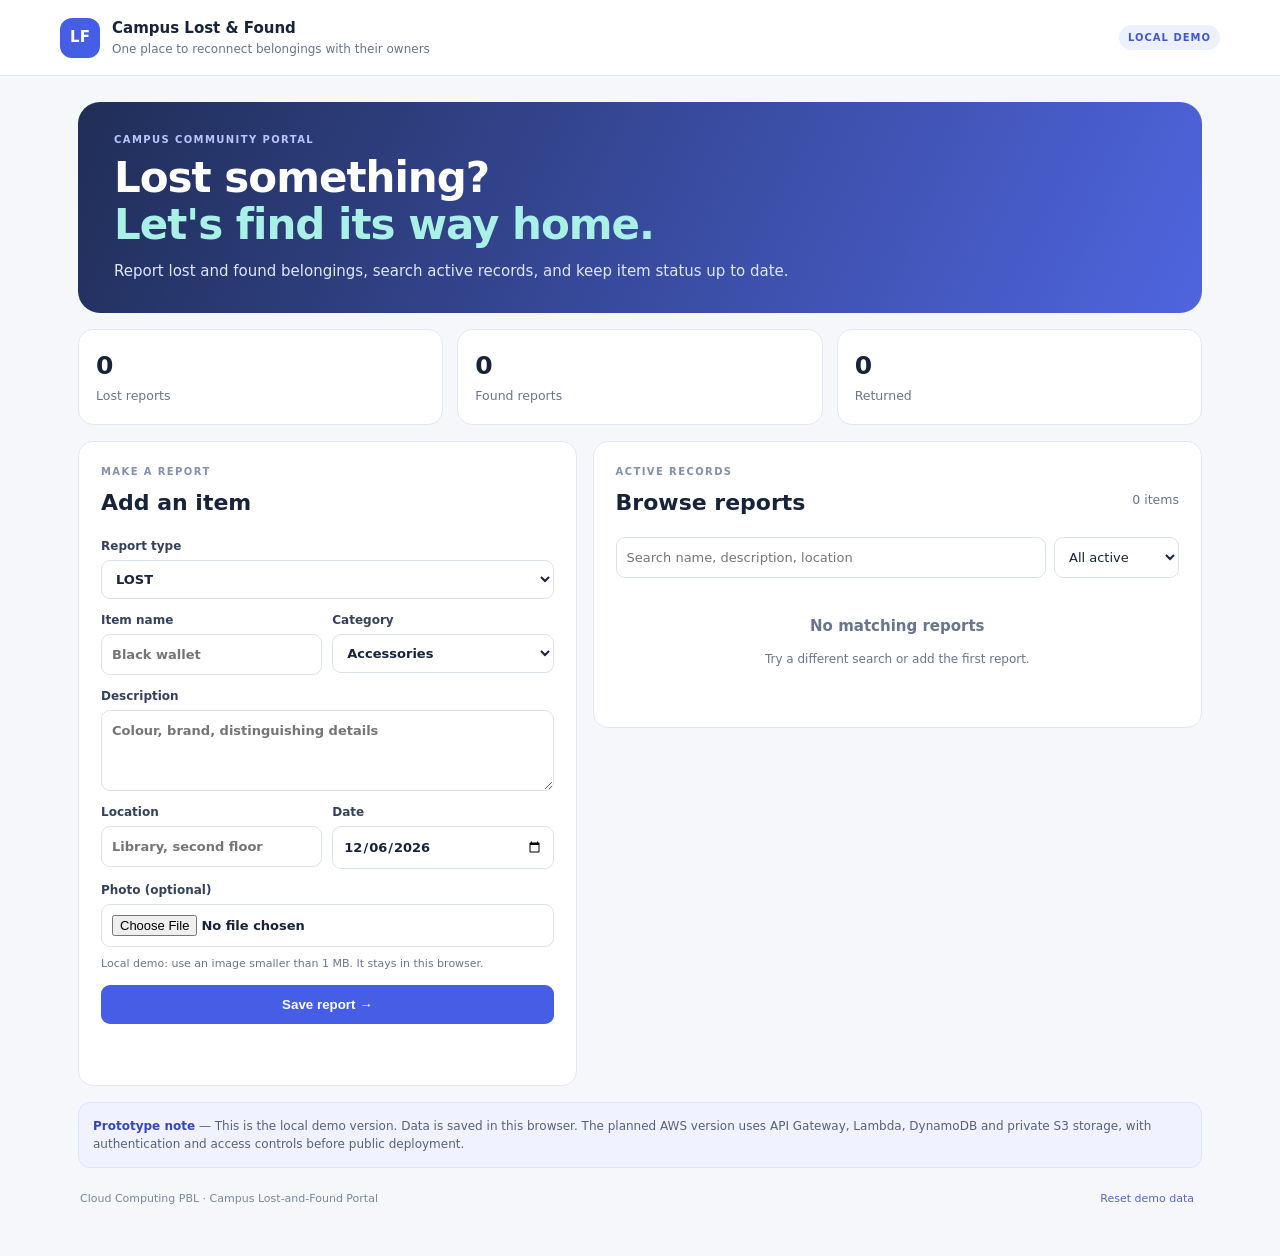
==== index.html @ adb49c8c "Add files via upload" ====
<!doctype html><html lang="en"><head><meta charset="utf-8"><meta name="viewport" content="width=device-width,initial-scale=1"><title>Campus Lost & Found</title><link rel="stylesheet" href="styles.css"></head><body>
<header><div class="logo">LF</div><div><b>Campus Lost & Found</b><small>One place to reconnect belongings with their owners</small></div><span class="pill">LOCAL DEMO</span></header>
<main><section class="hero"><p class="eyebrow">CAMPUS COMMUNITY PORTAL</p><h1>Lost something?<br><span>Let's find its way home.</span></h1><p>Report lost and found belongings, search active records, and keep item status up to date.</p></section>
<section class="stats"><div><b id="lostCount">0</b><small>Lost reports</small></div><div><b id="foundCount">0</b><small>Found reports</small></div><div><b id="returnedCount">0</b><small>Returned</small></div></section>
<div class="layout"><section class="panel"><p class="eyebrow">MAKE A REPORT</p><h2>Add an item</h2><form id="itemForm">
<label>Report type<select id="type"><option>LOST</option><option>FOUND</option></select></label>
<div class="two"><label>Item name<input id="name" required maxlength="80" placeholder="Black wallet"></label><label>Category<select id="category"><option>Accessories</option><option>Electronics</option><option>Books & stationery</option><option>Bags</option><option>Clothing</option><option>Keys & cards</option><option>Other</option></select></label></div>
<label>Description<textarea id="description" required maxlength="500" rows="3" placeholder="Colour, brand, distinguishing details"></textarea></label>
<div class="two"><label>Location<input id="location" required maxlength="120" placeholder="Library, second floor"></label><label>Date<input id="date" type="date" required></label></div>
<label>Photo (optional)<input id="photo" type="file" accept="image/png,image/jpeg,image/webp"></label><small class="hint">Local demo: use an image smaller than 1 MB. It stays in this browser.</small><button class="primary">Save report →</button><p id="message" role="status"></p></form></section>
<section class="panel"><div class="heading"><div><p class="eyebrow">ACTIVE RECORDS</p><h2>Browse reports</h2></div><small id="count">0 items</small></div><div class="filters"><input id="search" type="search" placeholder="Search name, description, location"><select id="filter"><option value="ALL">All active</option><option>LOST</option><option>FOUND</option></select></div><div id="records"></div><div id="empty" class="empty"><b>No matching reports</b><p>Try a different search or add the first report.</p></div></section></div>
<aside><b>Prototype note</b> — This is the local demo version. Data is saved in this browser. The planned AWS version uses API Gateway, Lambda, DynamoDB and private S3 storage, with authentication and access controls before public deployment.</aside><footer>Cloud Computing PBL · Campus Lost-and-Found Portal <button id="reset">Reset demo data</button></footer></main>
<dialog id="dialog"><button id="close" class="close">×</button><div id="detail"></div></dialog><script src="app.js"></script></body></html>
---- styles.css ----
:root{--ink:#17233b;--muted:#68758d;--line:#e2e8f1;--bg:#f5f7fb;--blue:#465de5;--teal:#087e70}*{box-sizing:border-box}body{margin:0;background:var(--bg);color:var(--ink);font:15px/1.5 Inter,system-ui,Arial}header{height:76px;background:#fff;border-bottom:1px solid var(--line);display:flex;align-items:center;gap:12px;padding:0 max(18px,calc((100vw - 1160px)/2));position:sticky;top:0}header small{display:block;color:var(--muted);font-size:12px}.logo{width:40px;height:40px;border-radius:12px;background:var(--blue);color:#fff;display:grid;place-items:center;font-weight:900}.pill{margin-left:auto;background:#edf0ff;color:#4256d5;padding:5px 9px;border-radius:30px;font-size:10px;font-weight:800;letter-spacing:.1em}main{max-width:1160px;margin:auto;padding:26px 18px}.hero{padding:30px 36px;border-radius:22px;background:linear-gradient(115deg,#202e57,#4f65df);color:white}.eyebrow{font-size:10px;letter-spacing:.14em;font-weight:800;color:#8290ad;margin:0 0 7px}.hero .eyebrow{color:#b8c5ff}.hero h1{font-size:clamp(28px,4vw,42px);line-height:1.12;margin:0 0 12px;letter-spacing:-1px}.hero h1 span{color:#a9f0e6}.hero p:last-child{color:#e0e6ff;margin:0}.stats{display:grid;grid-template-columns:repeat(3,1fr);gap:14px;margin:16px 0}.stats div,.panel{background:white;border:1px solid var(--line);border-radius:15px;padding:17px}.stats b{display:block;font-size:25px}.stats small{color:var(--muted)}.layout{display:grid;grid-template-columns:.9fr 1.1fr;gap:16px;align-items:start}.panel{padding:22px}.panel h2{margin:0 0 18px;font-size:22px}.heading{display:flex;justify-content:space-between;align-items:center}.heading small{color:var(--muted)}label{display:block;font-size:12px;font-weight:700;color:#35415b;margin-bottom:12px}input,select,textarea{display:block;width:100%;margin-top:5px;padding:10px;border:1px solid #dbe2ee;border-radius:9px;font:inherit;font-size:13px;background:#fff;color:var(--ink)}.two{display:grid;grid-template-columns:1fr 1fr;gap:10px}.hint{display:block;color:var(--muted);font-size:11px;margin:-3px 0 12px}.primary{width:100%;border:0;border-radius:9px;padding:12px;background:var(--blue);color:white;font-weight:800;cursor:pointer}#message{font-size:12px;color:var(--teal);min-height:15px}.filters{display:grid;grid-template-columns:1fr 125px;gap:8px;margin-bottom:12px}.filters input,.filters select{margin:0}#records{display:grid;gap:9px}.item{display:grid;grid-template-columns:70px 1fr;gap:12px;border:1px solid var(--line);border-radius:12px;padding:10px;cursor:pointer}.photo{width:70px;height:70px;border-radius:9px;background:#eef1fa;display:grid;place-items:center;overflow:hidden;color:#8490ac}.photo img{width:100%;height:100%;object-fit:cover}.item b{font-size:14px}.badge{font-size:9px;font-weight:900;padding:3px 6px;border-radius:5px;background:#fff1e8;color:#bd5b20;margin-left:5px}.badge.FOUND{background:#e4faf5;color:#087e70}.meta{font-size:11px;color:var(--muted);margin-top:4px}.desc{font-size:12px;color:#45516a;margin-top:3px}.empty{text-align:center;padding:25px;color:var(--muted)}.empty p{font-size:12px}aside{margin-top:16px;background:#f0f3ff;border:1px solid #dce4fb;border-radius:12px;padding:14px;font-size:12px;color:#56627d}aside b{color:#3547b6}footer{display:flex;justify-content:space-between;align-items:center;color:#7b879d;font-size:11px;padding:22px 2px}footer button{border:0;background:none;color:#5968c9;cursor:pointer;font:inherit}dialog{border:0;border-radius:16px;max-width:540px;width:90%;padding:24px;box-shadow:0 20px 80px #101a3344}dialog::backdrop{background:#10182c99}.close{float:right;border:0;border-radius:50%;font-size:20px;cursor:pointer}dialog img{max-width:100%;max-height:250px;object-fit:contain;display:block;margin:12px auto}dialog button.action{padding:10px;border:1px solid var(--line);background:white;border-radius:8px;margin:8px 5px 0 0;cursor:pointer}@media(max-width:800px){.layout{grid-template-columns:1fr}}@media(max-width:500px){.two,.filters{grid-template-columns:1fr}.hero{padding:25px 22px}main{padding:15px 10px}.panel{padding:16px}}
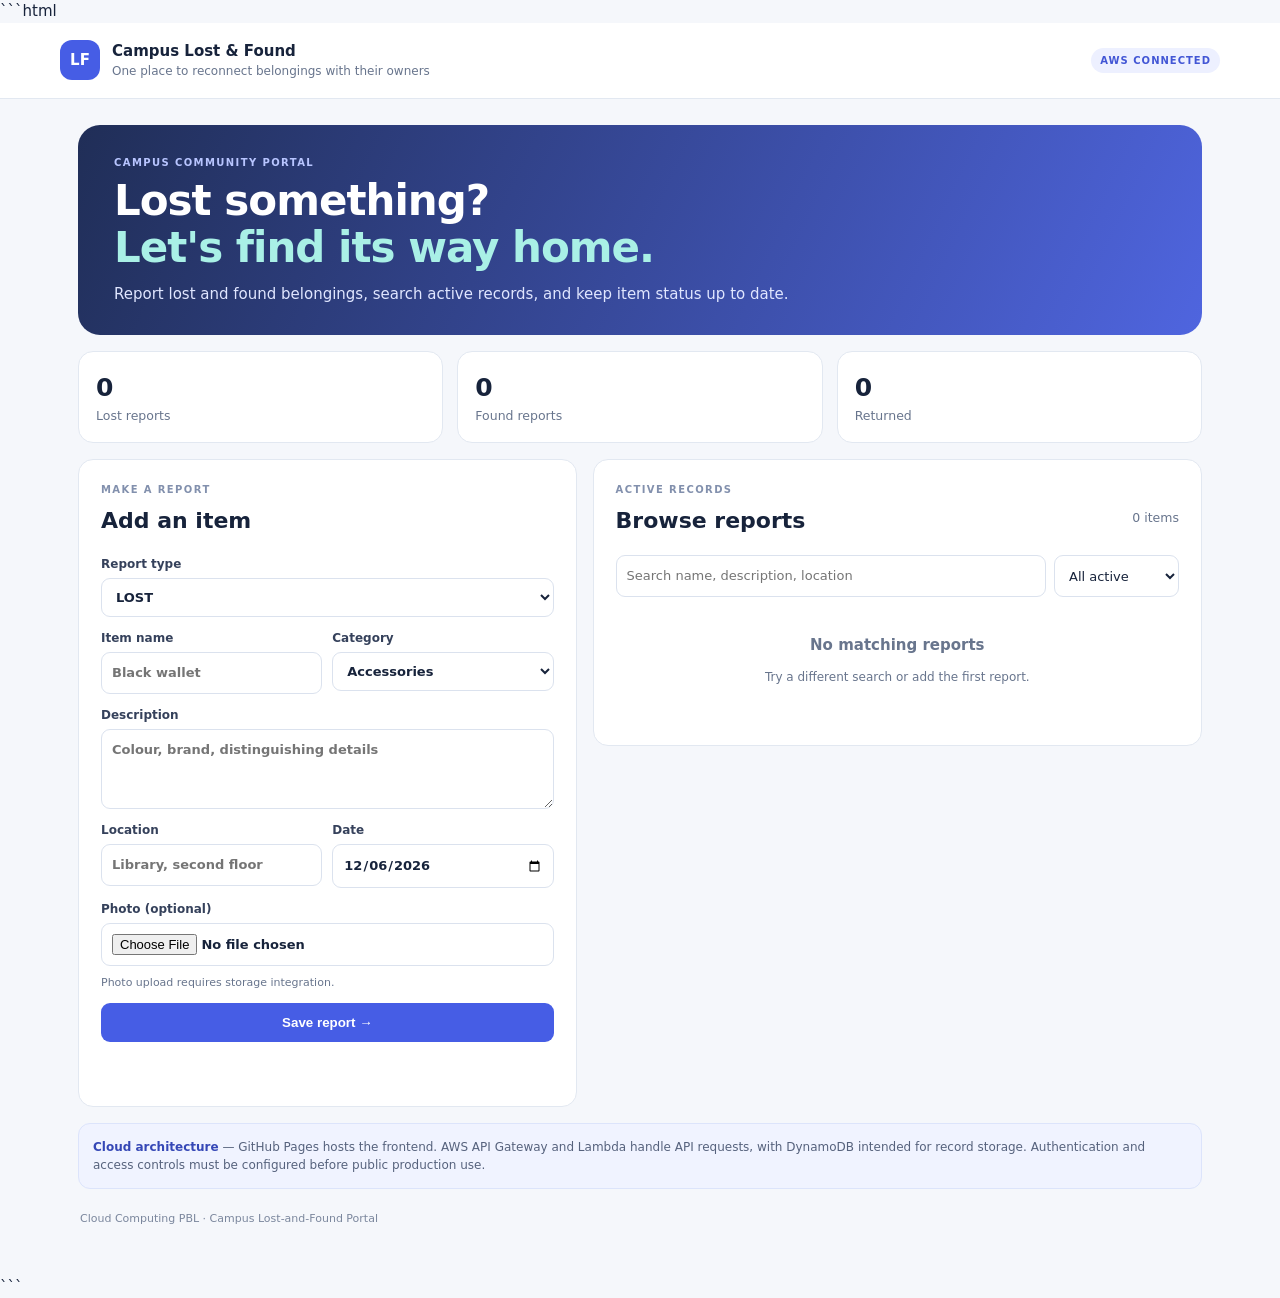
==== commit b2a2896e: "Update index.html" ====
--- a/index.html
+++ b/index.html
@@ -1,13 +1,125 @@
-<!doctype html><html lang="en"><head><meta charset="utf-8"><meta name="viewport" content="width=device-width,initial-scale=1"><title>Campus Lost & Found</title><link rel="stylesheet" href="styles.css"></head><body>
-<header><div class="logo">LF</div><div><b>Campus Lost & Found</b><small>One place to reconnect belongings with their owners</small></div><span class="pill">LOCAL DEMO</span></header>
-<main><section class="hero"><p class="eyebrow">CAMPUS COMMUNITY PORTAL</p><h1>Lost something?<br><span>Let's find its way home.</span></h1><p>Report lost and found belongings, search active records, and keep item status up to date.</p></section>
-<section class="stats"><div><b id="lostCount">0</b><small>Lost reports</small></div><div><b id="foundCount">0</b><small>Found reports</small></div><div><b id="returnedCount">0</b><small>Returned</small></div></section>
-<div class="layout"><section class="panel"><p class="eyebrow">MAKE A REPORT</p><h2>Add an item</h2><form id="itemForm">
-<label>Report type<select id="type"><option>LOST</option><option>FOUND</option></select></label>
-<div class="two"><label>Item name<input id="name" required maxlength="80" placeholder="Black wallet"></label><label>Category<select id="category"><option>Accessories</option><option>Electronics</option><option>Books & stationery</option><option>Bags</option><option>Clothing</option><option>Keys & cards</option><option>Other</option></select></label></div>
-<label>Description<textarea id="description" required maxlength="500" rows="3" placeholder="Colour, brand, distinguishing details"></textarea></label>
-<div class="two"><label>Location<input id="location" required maxlength="120" placeholder="Library, second floor"></label><label>Date<input id="date" type="date" required></label></div>
-<label>Photo (optional)<input id="photo" type="file" accept="image/png,image/jpeg,image/webp"></label><small class="hint">Local demo: use an image smaller than 1 MB. It stays in this browser.</small><button class="primary">Save report →</button><p id="message" role="status"></p></form></section>
-<section class="panel"><div class="heading"><div><p class="eyebrow">ACTIVE RECORDS</p><h2>Browse reports</h2></div><small id="count">0 items</small></div><div class="filters"><input id="search" type="search" placeholder="Search name, description, location"><select id="filter"><option value="ALL">All active</option><option>LOST</option><option>FOUND</option></select></div><div id="records"></div><div id="empty" class="empty"><b>No matching reports</b><p>Try a different search or add the first report.</p></div></section></div>
-<aside><b>Prototype note</b> — This is the local demo version. Data is saved in this browser. The planned AWS version uses API Gateway, Lambda, DynamoDB and private S3 storage, with authentication and access controls before public deployment.</aside><footer>Cloud Computing PBL · Campus Lost-and-Found Portal <button id="reset">Reset demo data</button></footer></main>
-<dialog id="dialog"><button id="close" class="close">×</button><div id="detail"></div></dialog><script src="app.js"></script></body></html>
+```html
+<!doctype html>
+<html lang="en">
+<head>
+  <meta charset="utf-8">
+  <meta name="viewport" content="width=device-width, initial-scale=1">
+  <title>Campus Lost & Found</title>
+  <link rel="stylesheet" href="styles.css">
+</head>
+<body>
+<header>
+  <div class="logo">LF</div>
+  <div>
+    <b>Campus Lost & Found</b>
+    <small>One place to reconnect belongings with their owners</small>
+  </div>
+  <span class="pill">AWS CONNECTED</span>
+</header>
+
+<main>
+  <section class="hero">
+    <p class="eyebrow">CAMPUS COMMUNITY PORTAL</p>
+    <h1>Lost something?<br><span>Let's find its way home.</span></h1>
+    <p>Report lost and found belongings, search active records, and keep item status up to date.</p>
+  </section>
+
+  <section class="stats">
+    <div><b id="lostCount">0</b><small>Lost reports</small></div>
+    <div><b id="foundCount">0</b><small>Found reports</small></div>
+    <div><b id="returnedCount">0</b><small>Returned</small></div>
+  </section>
+
+  <div class="layout">
+    <section class="panel">
+      <p class="eyebrow">MAKE A REPORT</p>
+      <h2>Add an item</h2>
+      <form id="itemForm">
+        <label>Report type
+          <select id="type">
+            <option>LOST</option>
+            <option>FOUND</option>
+          </select>
+        </label>
+
+        <div class="two">
+          <label>Item name
+            <input id="name" required maxlength="80" placeholder="Black wallet">
+          </label>
+          <label>Category
+            <select id="category">
+              <option>Accessories</option>
+              <option>Electronics</option>
+              <option>Books & stationery</option>
+              <option>Bags</option>
+              <option>Clothing</option>
+              <option>Keys & cards</option>
+              <option>Other</option>
+            </select>
+          </label>
+        </div>
+
+        <label>Description
+          <textarea id="description" required maxlength="500" rows="3" placeholder="Colour, brand, distinguishing details"></textarea>
+        </label>
+
+        <div class="two">
+          <label>Location
+            <input id="location" required maxlength="120" placeholder="Library, second floor">
+          </label>
+          <label>Date
+            <input id="date" type="date" required>
+          </label>
+        </div>
+
+        <label>Photo (optional)
+          <input id="photo" type="file" accept="image/png,image/jpeg,image/webp">
+        </label>
+        <small class="hint">Photo upload requires storage integration.</small>
+        <button class="primary" type="submit">Save report →</button>
+        <p id="message" role="status"></p>
+      </form>
+    </section>
+
+    <section class="panel">
+      <div class="heading">
+        <div>
+          <p class="eyebrow">ACTIVE RECORDS</p>
+          <h2>Browse reports</h2>
+        </div>
+        <small id="count">0 items</small>
+      </div>
+
+      <div class="filters">
+        <input id="search" type="search" placeholder="Search name, description, location">
+        <select id="filter">
+          <option value="ALL">All active</option>
+          <option>LOST</option>
+          <option>FOUND</option>
+        </select>
+      </div>
+
+      <div id="records"></div>
+      <div id="empty" class="empty">
+        <b>No matching reports</b>
+        <p>Try a different search or add the first report.</p>
+      </div>
+    </section>
+  </div>
+
+  <aside>
+    <b>Cloud architecture</b> — GitHub Pages hosts the frontend. AWS API Gateway and Lambda handle API requests, with DynamoDB intended for record storage. Authentication and access controls must be configured before public production use.
+  </aside>
+
+  <footer>Cloud Computing PBL · Campus Lost-and-Found Portal</footer>
+</main>
+
+<dialog id="dialog">
+  <button id="close" class="close">×</button>
+  <div id="detail"></div>
+</dialog>
+
+<script src="app.js"></script>
+</body>
+</html>
+```
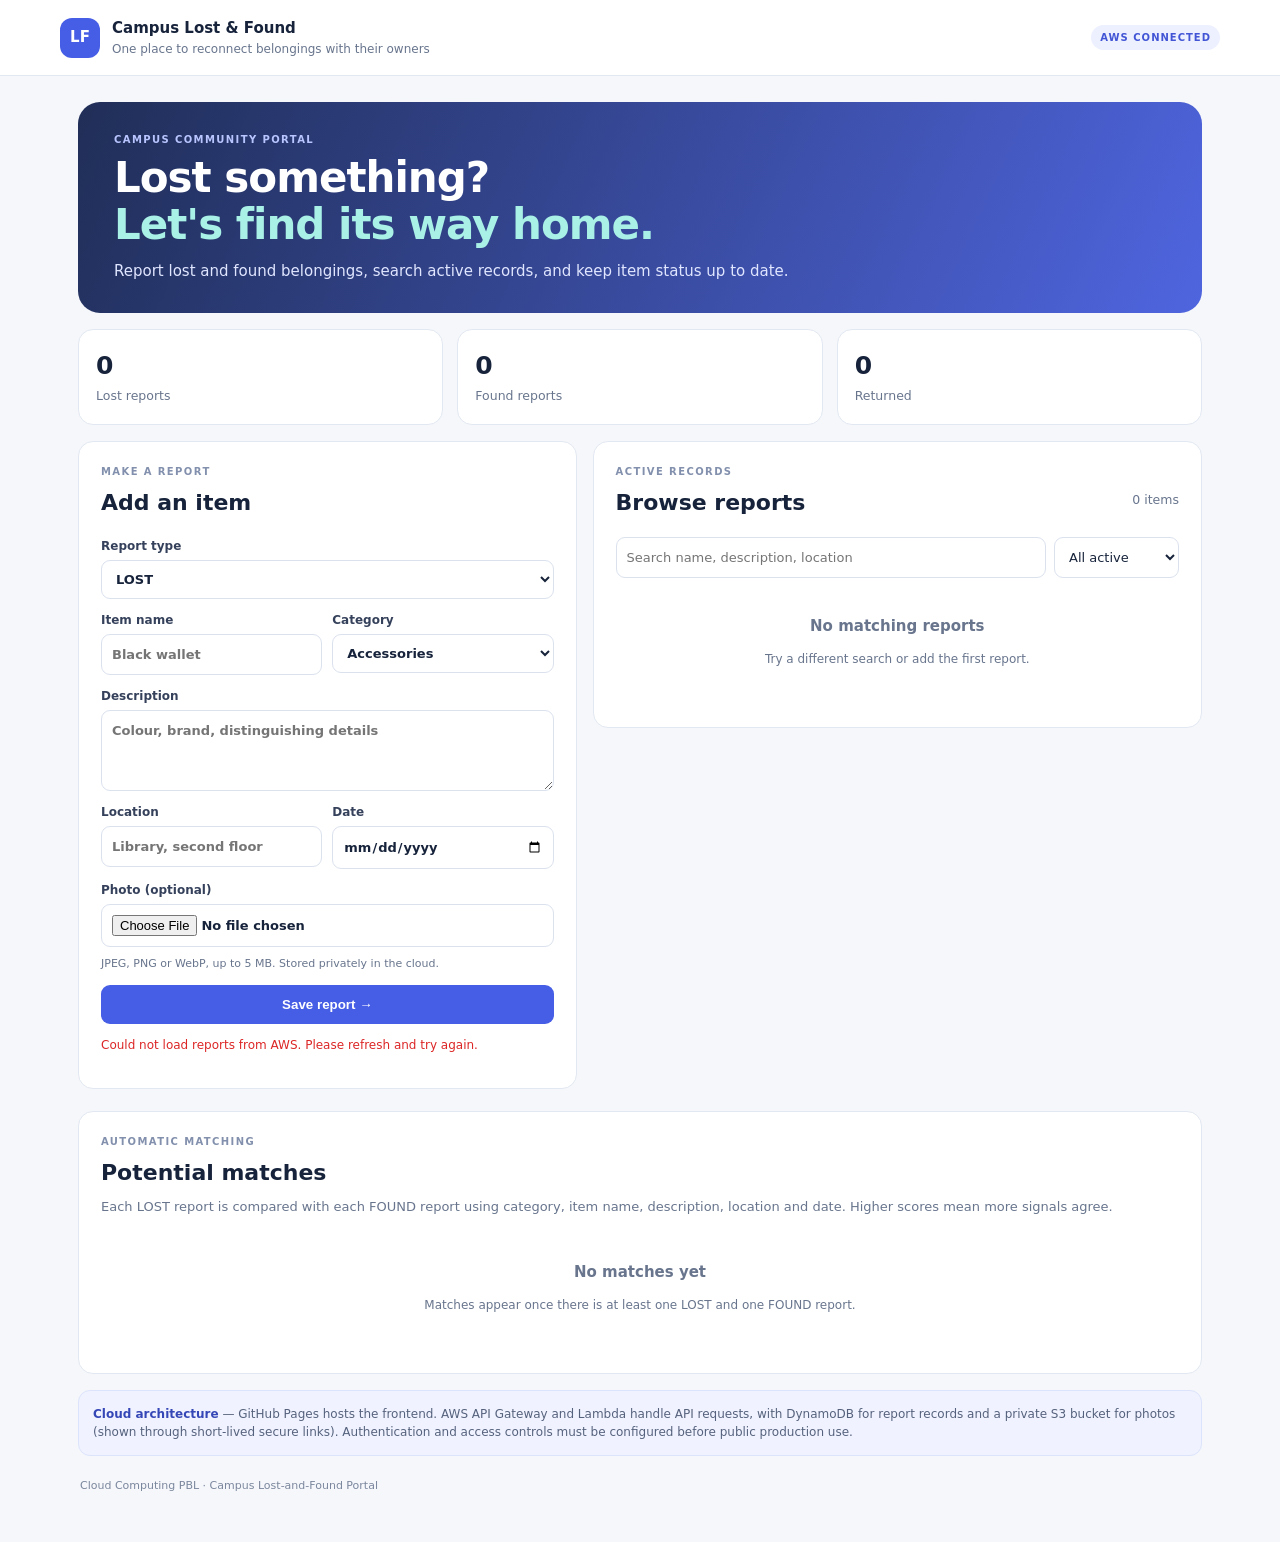
==== commit ce5ec6af: "Update index.html" ====
--- a/index.html
+++ b/index.html
@@ -1,4 +1,3 @@
-```html
 <!doctype html>
 <html lang="en">
 <head>
@@ -75,7 +74,7 @@
         <label>Photo (optional)
           <input id="photo" type="file" accept="image/png,image/jpeg,image/webp">
         </label>
-        <small class="hint">Photo upload requires storage integration.</small>
+        <small class="hint">JPEG, PNG or WebP, up to 5 MB. Stored privately in the cloud.</small>
         <button class="primary" type="submit">Save report →</button>
         <p id="message" role="status"></p>
       </form>
@@ -107,8 +106,20 @@
     </section>
   </div>
 
+  <section class="panel matches-panel" id="matchesSection">
+    <p class="eyebrow">AUTOMATIC MATCHING</p>
+    <h2>Potential matches</h2>
+    <p class="matches-intro">Each LOST report is compared with each FOUND report using category, item name,
+      description, location and date. Higher scores mean more signals agree.</p>
+    <div id="matches"></div>
+    <div id="noMatches" class="empty">
+      <b>No matches yet</b>
+      <p>Matches appear once there is at least one LOST and one FOUND report.</p>
+    </div>
+  </section>
+
   <aside>
-    <b>Cloud architecture</b> — GitHub Pages hosts the frontend. AWS API Gateway and Lambda handle API requests, with DynamoDB intended for record storage. Authentication and access controls must be configured before public production use.
+    <b>Cloud architecture</b> — GitHub Pages hosts the frontend. AWS API Gateway and Lambda handle API requests, with DynamoDB for report records and a private S3 bucket for photos (shown through short-lived secure links). Authentication and access controls must be configured before public production use.
   </aside>
 
   <footer>Cloud Computing PBL · Campus Lost-and-Found Portal</footer>
@@ -122,4 +133,3 @@
 <script src="app.js"></script>
 </body>
 </html>
-```
--- a/styles.css
+++ b/styles.css
@@ -1 +1,34 @@
 :root{--ink:#17233b;--muted:#68758d;--line:#e2e8f1;--bg:#f5f7fb;--blue:#465de5;--teal:#087e70}*{box-sizing:border-box}body{margin:0;background:var(--bg);color:var(--ink);font:15px/1.5 Inter,system-ui,Arial}header{height:76px;background:#fff;border-bottom:1px solid var(--line);display:flex;align-items:center;gap:12px;padding:0 max(18px,calc((100vw - 1160px)/2));position:sticky;top:0}header small{display:block;color:var(--muted);font-size:12px}.logo{width:40px;height:40px;border-radius:12px;background:var(--blue);color:#fff;display:grid;place-items:center;font-weight:900}.pill{margin-left:auto;background:#edf0ff;color:#4256d5;padding:5px 9px;border-radius:30px;font-size:10px;font-weight:800;letter-spacing:.1em}main{max-width:1160px;margin:auto;padding:26px 18px}.hero{padding:30px 36px;border-radius:22px;background:linear-gradient(115deg,#202e57,#4f65df);color:white}.eyebrow{font-size:10px;letter-spacing:.14em;font-weight:800;color:#8290ad;margin:0 0 7px}.hero .eyebrow{color:#b8c5ff}.hero h1{font-size:clamp(28px,4vw,42px);line-height:1.12;margin:0 0 12px;letter-spacing:-1px}.hero h1 span{color:#a9f0e6}.hero p:last-child{color:#e0e6ff;margin:0}.stats{display:grid;grid-template-columns:repeat(3,1fr);gap:14px;margin:16px 0}.stats div,.panel{background:white;border:1px solid var(--line);border-radius:15px;padding:17px}.stats b{display:block;font-size:25px}.stats small{color:var(--muted)}.layout{display:grid;grid-template-columns:.9fr 1.1fr;gap:16px;align-items:start}.panel{padding:22px}.panel h2{margin:0 0 18px;font-size:22px}.heading{display:flex;justify-content:space-between;align-items:center}.heading small{color:var(--muted)}label{display:block;font-size:12px;font-weight:700;color:#35415b;margin-bottom:12px}input,select,textarea{display:block;width:100%;margin-top:5px;padding:10px;border:1px solid #dbe2ee;border-radius:9px;font:inherit;font-size:13px;background:#fff;color:var(--ink)}.two{display:grid;grid-template-columns:1fr 1fr;gap:10px}.hint{display:block;color:var(--muted);font-size:11px;margin:-3px 0 12px}.primary{width:100%;border:0;border-radius:9px;padding:12px;background:var(--blue);color:white;font-weight:800;cursor:pointer}#message{font-size:12px;color:var(--teal);min-height:15px}.filters{display:grid;grid-template-columns:1fr 125px;gap:8px;margin-bottom:12px}.filters input,.filters select{margin:0}#records{display:grid;gap:9px}.item{display:grid;grid-template-columns:70px 1fr;gap:12px;border:1px solid var(--line);border-radius:12px;padding:10px;cursor:pointer}.photo{width:70px;height:70px;border-radius:9px;background:#eef1fa;display:grid;place-items:center;overflow:hidden;color:#8490ac}.photo img{width:100%;height:100%;object-fit:cover}.item b{font-size:14px}.badge{font-size:9px;font-weight:900;padding:3px 6px;border-radius:5px;background:#fff1e8;color:#bd5b20;margin-left:5px}.badge.FOUND{background:#e4faf5;color:#087e70}.meta{font-size:11px;color:var(--muted);margin-top:4px}.desc{font-size:12px;color:#45516a;margin-top:3px}.empty{text-align:center;padding:25px;color:var(--muted)}.empty p{font-size:12px}aside{margin-top:16px;background:#f0f3ff;border:1px solid #dce4fb;border-radius:12px;padding:14px;font-size:12px;color:#56627d}aside b{color:#3547b6}footer{display:flex;justify-content:space-between;align-items:center;color:#7b879d;font-size:11px;padding:22px 2px}footer button{border:0;background:none;color:#5968c9;cursor:pointer;font:inherit}dialog{border:0;border-radius:16px;max-width:540px;width:90%;padding:24px;box-shadow:0 20px 80px #101a3344}dialog::backdrop{background:#10182c99}.close{float:right;border:0;border-radius:50%;font-size:20px;cursor:pointer}dialog img{max-width:100%;max-height:250px;object-fit:contain;display:block;margin:12px auto}dialog button.action{padding:10px;border:1px solid var(--line);background:white;border-radius:8px;margin:8px 5px 0 0;cursor:pointer}@media(max-width:800px){.layout{grid-template-columns:1fr}}@media(max-width:500px){.two,.filters{grid-template-columns:1fr}.hero{padding:25px 22px}main{padding:15px 10px}.panel{padding:16px}}
+
+/* Compatibility variables and styles for the new report/matching UI */
+:root{--border:var(--line);--found:var(--teal);--primary-dark:var(--blue)}
+.item-card{padding:16px;border:1px solid var(--line);border-radius:14px;background:#fff;overflow-wrap:anywhere}
+.item-card h3{font-size:16px;margin:10px 0 6px}
+.item-card p{font-size:13px;color:#45516a;margin:5px 0}
+.item-status{display:inline-block;font-size:10px;font-weight:900;letter-spacing:.04em;padding:4px 8px;border-radius:6px;background:#fff1e8;color:#bd5b20}
+.item-status.found{background:#e4faf5;color:var(--teal)}
+.item-date{font-size:11px!important;color:var(--muted)!important}
+.item-photo{display:block;width:100%;max-height:220px;margin:12px 0 4px;object-fit:cover;border:1px solid var(--line);border-radius:12px;background:#f0f2f8}
+.photo-missing{display:grid;place-items:center;width:100%;height:90px;margin:12px 0 4px;border:1px dashed #dce2ef;border-radius:12px;background:#f7f8fc;color:#a0a8ba;font-size:12px}
+.matches-panel{margin-top:22px}
+.matches-intro{margin:-10px 0 20px;color:var(--muted);font-size:13px}
+#matches{display:grid;gap:16px}
+.match-card{padding:20px;border:1px solid var(--line);border-radius:16px;background:#fff}
+.match-head{display:flex;align-items:center;justify-content:space-between;gap:12px;margin-bottom:14px}
+.score-badge{padding:7px 14px;border-radius:999px;background:#f0f2ff;color:var(--blue);font-size:13px;font-weight:800}
+.btn-secondary{padding:9px 14px;border:1px solid #dfe4ff;border-radius:10px;background:#fff;color:var(--blue);font-size:13px;font-weight:700;cursor:pointer}
+.btn-secondary:hover{background:#f0f2ff}
+.match-grid{display:grid;grid-template-columns:repeat(2,minmax(0,1fr));gap:14px}
+.match-side{min-width:0;padding:14px;border:1px solid var(--line);border-radius:14px;background:#fbfcff;overflow-wrap:anywhere}
+.match-side h4{margin:10px 0 6px;font-size:15px;overflow-wrap:anywhere}
+.match-side p{margin:4px 0;color:#65718b;font-size:12.5px;overflow-wrap:anywhere}
+.match-photo{height:150px;max-height:150px}
+.match-why{margin:14px 0 0;color:#65718b;font-size:13px}
+#detail h3{margin:0 0 14px;font-size:20px}
+#detail p{font-size:13.5px;overflow-wrap:anywhere}
+#detail .note{color:var(--muted);font-size:12px}
+.score-table{width:100%;margin:14px 0;border-collapse:collapse;font-size:13px}
+.score-table th,.score-table td{padding:7px 10px;border-bottom:1px solid var(--line);text-align:left}
+.score-table td:last-child,.score-table th:last-child{text-align:right}
+dialog{max-height:90vh;overflow-y:auto}
+@media(max-width:560px){.match-grid{grid-template-columns:1fr}.match-head{flex-direction:column;align-items:flex-start}}
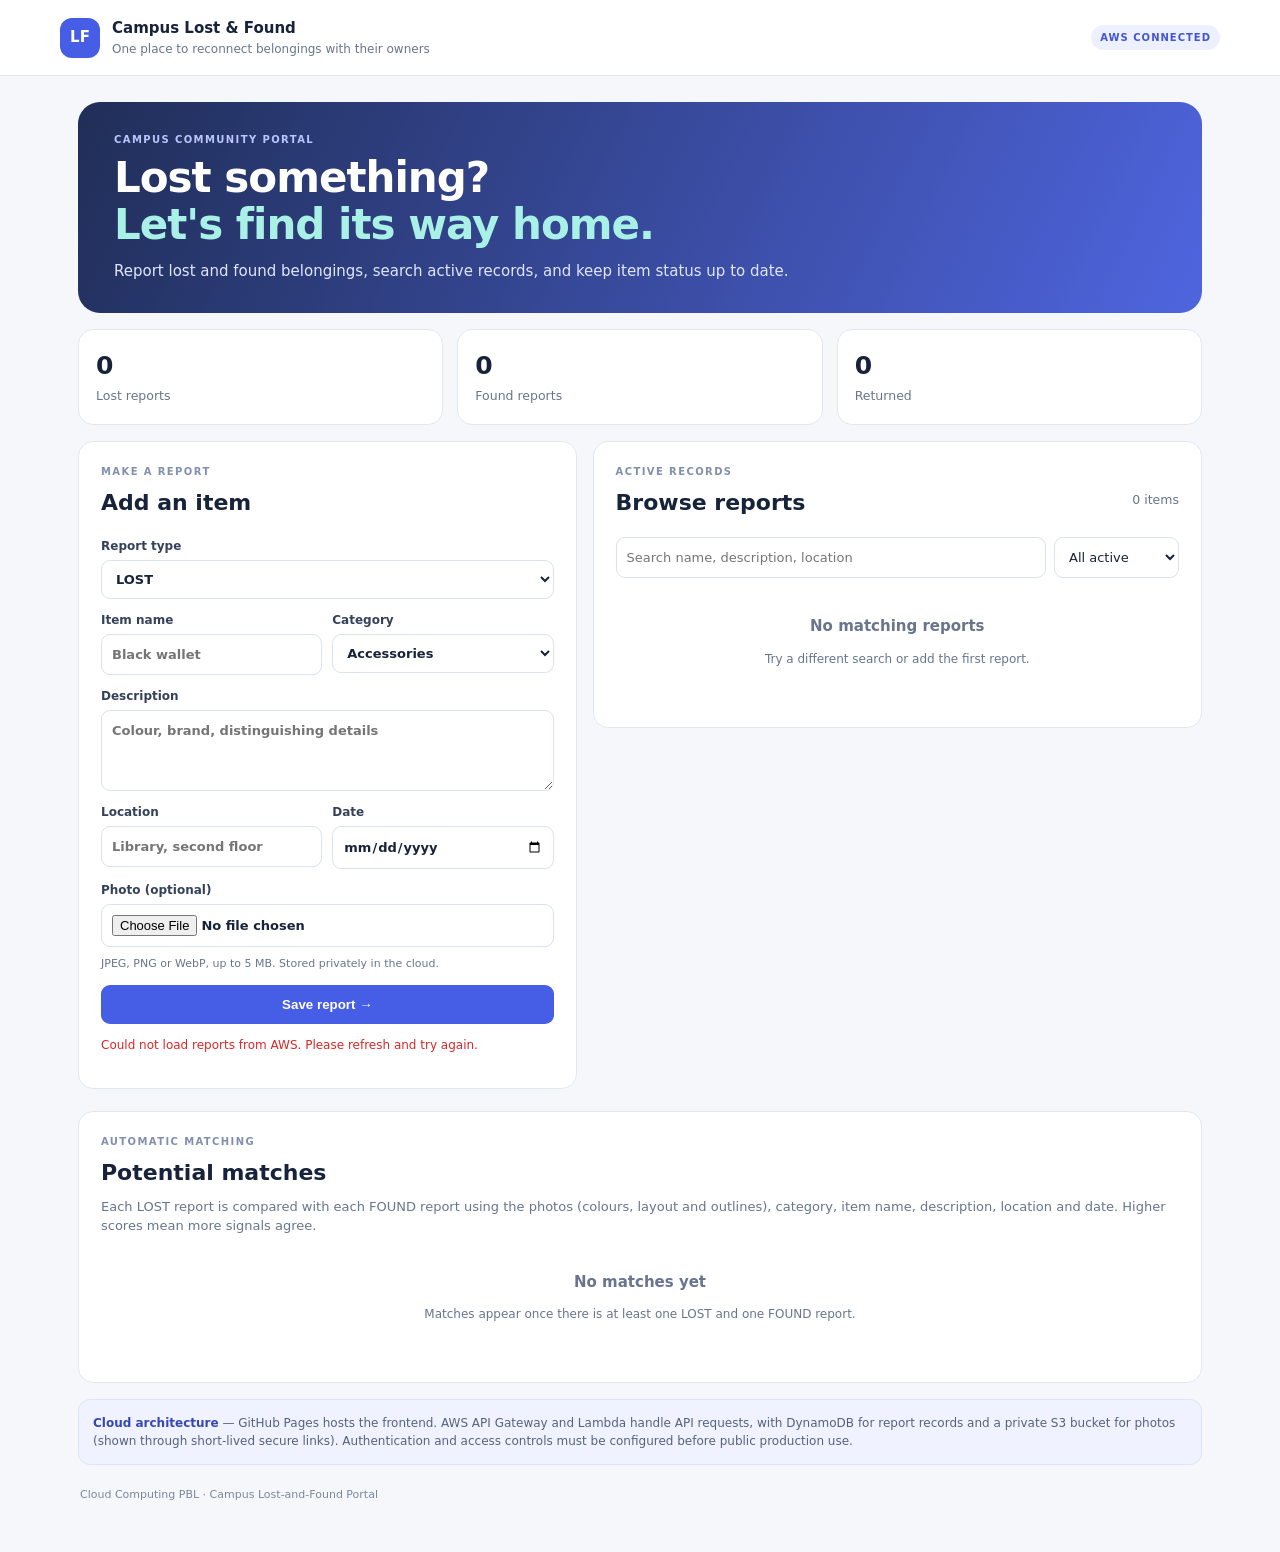
==== commit 0bd97ba0: "Update index.html" ====
--- a/index.html
+++ b/index.html
@@ -109,8 +109,8 @@
   <section class="panel matches-panel" id="matchesSection">
     <p class="eyebrow">AUTOMATIC MATCHING</p>
     <h2>Potential matches</h2>
-    <p class="matches-intro">Each LOST report is compared with each FOUND report using category, item name,
-      description, location and date. Higher scores mean more signals agree.</p>
+    <p class="matches-intro">Each LOST report is compared with each FOUND report using the photos (colours,
+      layout and outlines), category, item name, description, location and date. Higher scores mean more signals agree.</p>
     <div id="matches"></div>
     <div id="noMatches" class="empty">
       <b>No matches yet</b>
